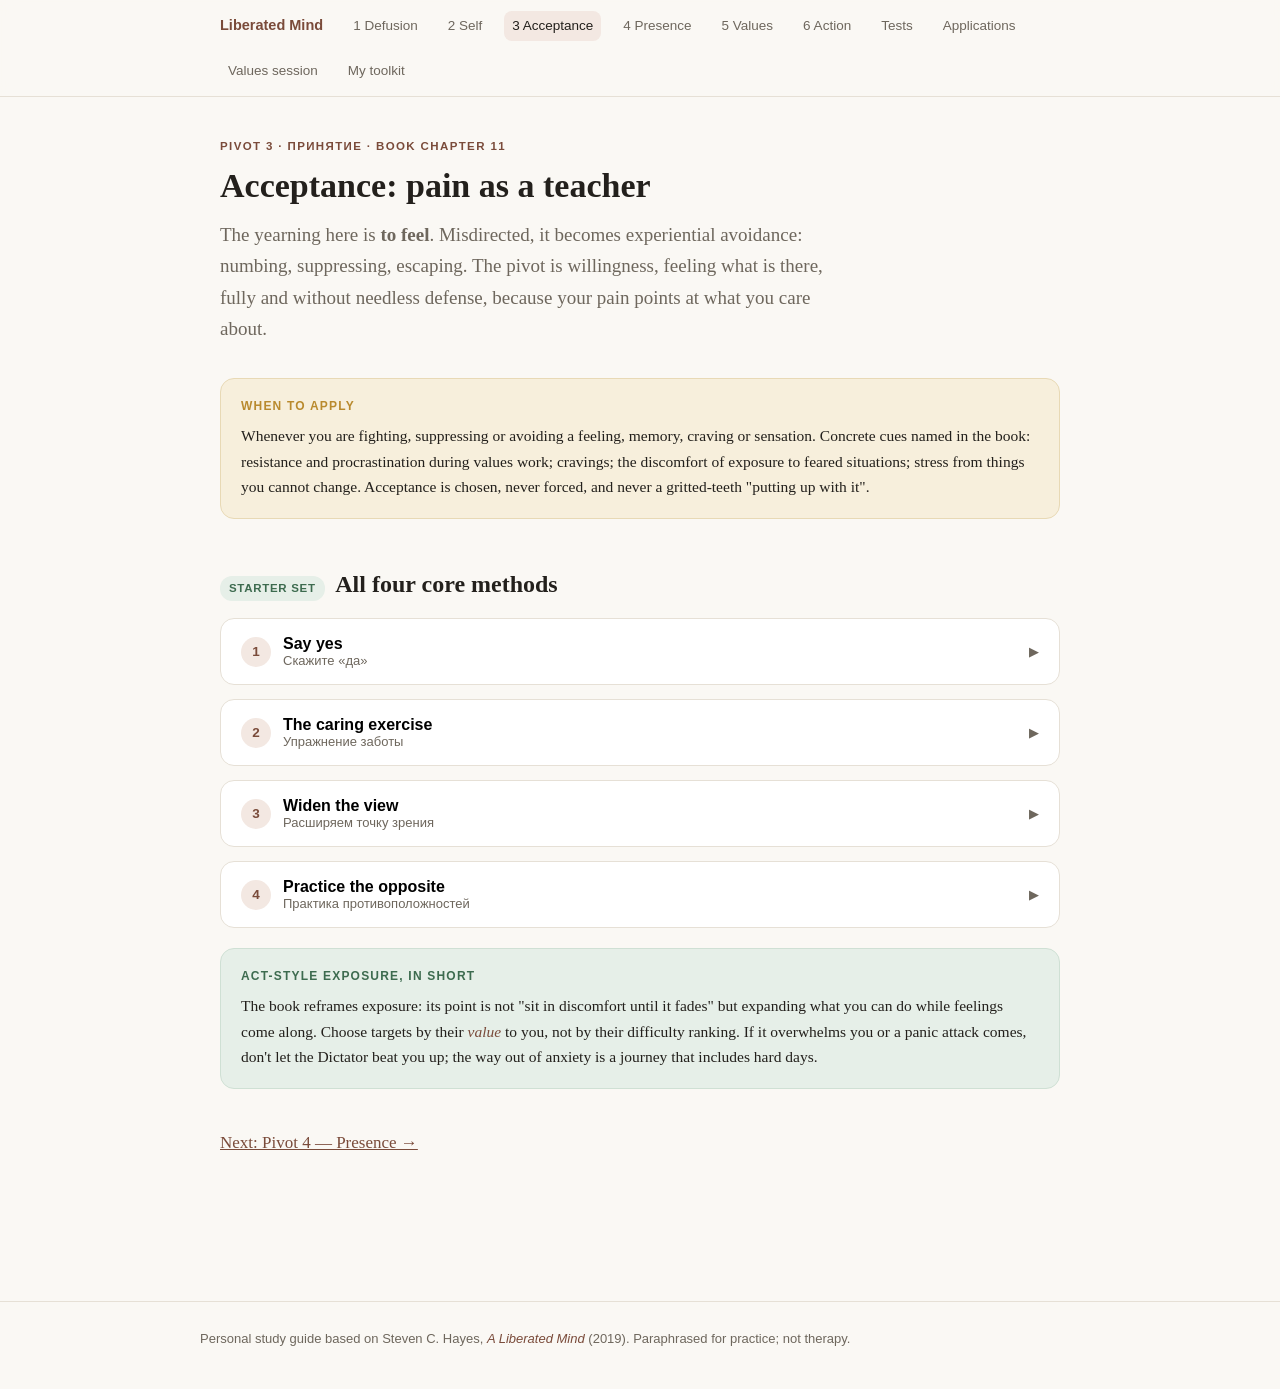
==== acceptance.html @ e9985395 "ACT practice guide: six pivots, self-tests, applications, guided values session Co-Authored-By: Clau" ====
<!DOCTYPE html>
<html lang="en">
<head>
<meta charset="utf-8">
<meta name="viewport" content="width=device-width, initial-scale=1">
<title>Pivot 3 — Acceptance</title>
<link rel="stylesheet" href="css/style.css">
<link rel="icon" href="data:image/svg+xml,<svg xmlns='http://www.w3.org/2000/svg' viewBox='0 0 100 100'><text y='.9em' font-size='90'>🧭</text></svg>">
</head>
<body>
<nav><div class="nav-inner">
  <a class="brand" href="index.html">Liberated Mind</a>
  <a href="defusion.html">1 Defusion</a>
  <a href="self.html">2 Self</a>
  <a href="acceptance.html">3 Acceptance</a>
  <a href="presence.html">4 Presence</a>
  <a href="values.html">5 Values</a>
  <a href="action.html">6 Action</a>
  <a href="tests.html">Tests</a>
  <a href="life.html">Applications</a>
  <a href="notebook.html">Values session</a>
  <a href="toolkit.html">My toolkit</a>
</div></nav>
<main>
<header class="page">
  <div class="kicker">Pivot 3 · Принятие · book chapter 11</div>
  <h1>Acceptance: pain as a teacher</h1>
  <p class="lede">The yearning here is <strong>to feel</strong>. Misdirected, it becomes experiential avoidance: numbing, suppressing, escaping. The pivot is willingness, feeling what is there, fully and without needless defense, because your pain points at what you care about.</p>
</header>

<div class="callout when"><span class="label">When to apply</span>
Whenever you are fighting, suppressing or avoiding a feeling, memory, craving or sensation. Concrete cues named in the book: resistance and procrastination during values work; cravings; the discomfort of exposure to feared situations; stress from things you cannot change. Acceptance is chosen, never forced, and never a gritted-teeth "putting up with it".</div>

<h2><span class="tag starter">Starter set</span> All four core methods</h2>

<div class="exercise">
  <button><span class="ex-num">1</span><span class="ex-title">Say yes<span class="ex-ru">Скажите «да»</span></span><span class="chev">▶</span></button>
  <div class="ex-body">
    <div class="ex-when">When: the base skill; practice with a room first, then with feelings.</div>
    <ol class="steps">
      <li>Look around the room. Rest your eyes on one object and view it through "no": this is wrong, should change, unacceptable. Move to the next object with the same stance. Continue a few minutes.</li>
      <li>Rescan with "yes": this is okay as it is; it doesn't need to change; I can let it be. A few minutes.</li>
      <li>Pause and compare how the world feels inside "yes" versus inside "no".</li>
      <li>Amplify with posture: during the "yes" cycle, sit or stand open (palms up, head up, arms loose); during "no", close up (arms crossed, head down, jaw and fists clenched). Watch the difference.</li>
      <li>Then run the same cycles on specific thoughts, emotions, urges and memories.</li>
    </ol>
    <p>Over time you start catching your unintentional "no"-postures in daily life and can consciously shift into "yes".</p>
    <div class="ex-actions">
      <button class="btn-toolkit" data-id="a1" data-name="Say yes" data-pivot="Acceptance" data-href="acceptance.html"></button>
      <label class="done-check"><input type="checkbox" data-id="a1"> practiced today</label>
    </div>
  </div>
</div>

<div class="exercise">
  <button><span class="ex-num">2</span><span class="ex-title">The caring exercise<span class="ex-ru">Упражнение заботы</span></span><span class="chev">▶</span></button>
  <div class="ex-body">
    <div class="ex-when">When: a specific feeling or experience is hard to accept. Start small.</div>
    <ol class="steps">
      <li>Pick a feeling you meet with unconstructive resistance.</li>
      <li>For at least one full minute, hold it in one of these metaphorical ways: like a delicate flower in your hand; like a crying child you embrace; like a gravely ill person you sit beside; like a stunning painting you study; like a sobbing infant you carry while walking the room; like a friend you listen to with respect even when it's hard; breathe it in like air; lay down arms against it like a soldier coming home; take it in like a glass of cold water; carry it like a photo in your wallet.</li>
      <li>Rotate through different images and different targets: memories, emotions, cravings, thoughts.</li>
    </ol>
    <p>These work even when the mind protests "I don't know how to do this".</p>
    <div class="ex-actions">
      <button class="btn-toolkit" data-id="a2" data-name="Caring exercise" data-pivot="Acceptance" data-href="acceptance.html"></button>
      <label class="done-check"><input type="checkbox" data-id="a2"> practiced today</label>
    </div>
  </div>
</div>

<div class="exercise">
  <button><span class="ex-num">3</span><span class="ex-title">Widen the view<span class="ex-ru">Расширяем точку зрения</span></span><span class="chev">▶</span></button>
  <div class="ex-body">
    <div class="ex-when">When: a painful experience has narrowed your focus to a single point. Slow exercise; give it 20+ minutes.</div>
    <p>Summon the difficult experience fully, then move through these questions without rushing:</p>
    <ol class="steps">
      <li>Is there a specific bodily sensation tied to it? Can you say "yes" to just that sensation?</li>
      <li>Did anyone in your family struggle with something similar? Can you recall it and view their struggle with compassion?</li>
      <li>Is there a specific thought attached? Can you say "yes" to it as just a thought, dropping the fight?</li>
      <li>From a wiser future, is there something to learn inside this experience? Don't force an answer; look softly.</li>
      <li>What does this pain say about what you value? Your values hide inside your hurts.</li>
      <li>If this experience happened to the hero of a book you're writing, how could the hero grow wiser and stronger through it?</li>
      <li>Are there other memories connected to it? Can you say "yes" to one more?</li>
      <li>If you blame someone for it: have you ever done anything similar, even in miniature?</li>
      <li>If someone you love struggled with this, what would you feel toward them? What would you advise them?</li>
      <li>What would you have to let go of to be free of the struggle? Is there a "no" you are holding onto? Feel for the answer instead of reasoning to it.</li>
      <li>If you could feel this without defenses, what would you be able to do with your life? Let yourself imagine taking the experience along on an adventure.</li>
    </ol>
    <div class="ex-actions">
      <button class="btn-toolkit" data-id="a3" data-name="Widen the view" data-pivot="Acceptance" data-href="acceptance.html"></button>
      <label class="done-check"><input type="checkbox" data-id="a3"> practiced today</label>
    </div>
  </div>
</div>

<div class="exercise">
  <button><span class="ex-num">4</span><span class="ex-title">Practice the opposite<span class="ex-ru">Практика противоположностей</span></span><span class="chev">▶</span></button>
  <div class="ex-body">
    <div class="ex-when">When: more advanced; whenever the mind says "don't do that / don't go there". Turns fear into playful, chosen exposure.</div>
    <ol class="steps">
      <li>Ask: where does my mind say we cannot go? What does it forbid?</li>
      <li>By choice, do exactly that thing (the book's example from exposure work in a mall: "we can't go up the escalator" → go up the escalator).</li>
      <li>Never force it. If one option is too hard today, pick an easier one and keep the hard one on the list for later.</li>
    </ol>
    <p>Like a first zipline ride: starting is usually enough for fear to flip into the feeling of life expanding. The book reports clients reclaiming territory they had not entered in years.</p>
    <div class="ex-actions">
      <button class="btn-toolkit" data-id="a4" data-name="Practice the opposite" data-pivot="Acceptance" data-href="acceptance.html"></button>
      <label class="done-check"><input type="checkbox" data-id="a4"> practiced today</label>
    </div>
  </div>
</div>

<div class="callout tip"><span class="label">ACT-style exposure, in short</span>
The book reframes exposure: its point is not "sit in discomfort until it fades" but expanding what you can do while feelings come along. Choose targets by their <em>value</em> to you, not by their difficulty ranking. If it overwhelms you or a panic attack comes, don't let the Dictator beat you up; the way out of anxiety is a journey that includes hard days.</div>

<p style="margin-top:40px"><a href="presence.html">Next: Pivot 4 — Presence →</a></p>
</main>
<footer><div class="inner">Personal study guide based on Steven C. Hayes, <em>A Liberated Mind</em> (2019). Paraphrased for practice; not therapy.</div></footer>
<script src="js/app.js"></script>
</body>
</html>
---- css/style.css ----
:root {
  --bg: #faf8f4;
  --card: #ffffff;
  --ink: #23201c;
  --muted: #6e675d;
  --line: #e6e0d6;
  --accent: #7a4b3a;
  --accent-soft: #f3e8e2;
  --green: #3d6b4f;
  --green-soft: #e6efe8;
  --gold: #b98a2e;
  --gold-soft: #f7efdc;
  --blue: #33566e;
  --blue-soft: #e4edf3;
  --radius: 14px;
  --maxw: 880px;
}
* { box-sizing: border-box; margin: 0; padding: 0; }
html { scroll-behavior: smooth; }
body {
  font-family: Georgia, 'Times New Roman', serif;
  background: var(--bg);
  color: var(--ink);
  line-height: 1.65;
  font-size: 17px;
}
.sans, nav, button, .chip, .tag, .meta, input, textarea, select, .score-box, .toolkit-note, footer {
  font-family: -apple-system, BlinkMacSystemFont, 'Segoe UI', Helvetica, Arial, sans-serif;
}

/* Nav */
nav {
  position: sticky; top: 0; z-index: 50;
  background: rgba(250,248,244,.92); backdrop-filter: blur(8px);
  border-bottom: 1px solid var(--line);
}
.nav-inner {
  max-width: var(--maxw); margin: 0 auto; padding: 10px 20px;
  display: flex; align-items: center; gap: 14px; flex-wrap: wrap;
}
.nav-inner a {
  color: var(--muted); text-decoration: none; font-size: 13.5px;
  padding: 4px 8px; border-radius: 8px;
}
.nav-inner a:hover { color: var(--ink); background: var(--accent-soft); }
.nav-inner a.brand { color: var(--accent); font-weight: 700; font-size: 14.5px; padding-left: 0; }
.nav-inner a.active { color: var(--ink); background: var(--accent-soft); }

/* Layout */
main { max-width: var(--maxw); margin: 0 auto; padding: 40px 20px 90px; }
header.page { margin-bottom: 34px; }
.kicker {
  font-family: -apple-system, BlinkMacSystemFont, sans-serif;
  text-transform: uppercase; letter-spacing: .12em; font-size: 11.5px;
  color: var(--accent); font-weight: 700; margin-bottom: 10px;
}
h1 { font-size: 34px; line-height: 1.2; font-weight: 700; margin-bottom: 12px; }
.lede { font-size: 19px; color: var(--muted); max-width: 640px; }
h2 { font-size: 24px; margin: 46px 0 14px; }
h3 { font-size: 18.5px; margin: 28px 0 10px; }
p { margin-bottom: 14px; }
ul, ol { margin: 0 0 16px 24px; }
li { margin-bottom: 7px; }
em { color: var(--accent); font-style: italic; }
a { color: var(--accent); }
hr { border: none; border-top: 1px solid var(--line); margin: 34px 0; }

/* Cards and grids */
.grid { display: grid; gap: 14px; grid-template-columns: repeat(auto-fill, minmax(250px, 1fr)); margin: 22px 0; }
.card {
  background: var(--card); border: 1px solid var(--line); border-radius: var(--radius);
  padding: 20px; text-decoration: none; color: var(--ink); display: block;
  transition: transform .12s ease, box-shadow .12s ease;
}
a.card:hover { transform: translateY(-2px); box-shadow: 0 6px 18px rgba(35,32,28,.07); }
.card .num {
  font-family: -apple-system, sans-serif; font-size: 12px; font-weight: 700;
  color: var(--accent); letter-spacing: .08em; text-transform: uppercase;
}
.card h3 { margin: 6px 0 6px; font-size: 18px; }
.card p { color: var(--muted); font-size: 14.5px; margin: 0; }

.callout {
  border-radius: var(--radius); padding: 18px 20px; margin: 20px 0;
  border: 1px solid var(--line); background: var(--card); font-size: 15.5px;
}
.callout.when { background: var(--gold-soft); border-color: #e8d9b5; }
.callout.warn { background: var(--accent-soft); border-color: #e5cfc4; }
.callout.tip  { background: var(--green-soft); border-color: #cfe0d4; }
.callout .label {
  font-family: -apple-system, sans-serif; font-weight: 700; font-size: 12px;
  text-transform: uppercase; letter-spacing: .1em; display: block; margin-bottom: 6px;
}
.callout.when .label { color: var(--gold); }
.callout.warn .label { color: var(--accent); }
.callout.tip .label { color: var(--green); }

/* Exercises (accordion) */
.exercise {
  background: var(--card); border: 1px solid var(--line); border-radius: var(--radius);
  margin: 14px 0; overflow: hidden;
}
.exercise > button {
  width: 100%; text-align: left; padding: 16px 20px; background: none; border: none;
  cursor: pointer; display: flex; align-items: center; gap: 12px; font-size: 16px;
}
.exercise > button:hover { background: #fcfaf6; }
.exercise .ex-num {
  flex: none; width: 30px; height: 30px; border-radius: 50%;
  background: var(--accent-soft); color: var(--accent); font-weight: 700; font-size: 13.5px;
  display: flex; align-items: center; justify-content: center;
}
.exercise .ex-title { font-weight: 600; flex: 1; }
.exercise .ex-ru { color: var(--muted); font-size: 13px; font-weight: 400; display: block; }
.exercise .chev { color: var(--muted); transition: transform .18s; font-size: 13px; }
.exercise.open .chev { transform: rotate(90deg); }
.exercise .ex-body { display: none; padding: 4px 22px 20px 62px; font-size: 15.5px; }
.exercise.open .ex-body { display: block; }
.ex-body .steps { margin-left: 20px; }
.ex-body .steps li { margin-bottom: 9px; }
.ex-when {
  font-family: -apple-system, sans-serif; font-size: 13px; color: var(--gold);
  font-weight: 600; margin-bottom: 10px;
}
.ex-actions { margin-top: 14px; display: flex; gap: 10px; flex-wrap: wrap; align-items: center; }
.btn-toolkit {
  border: 1px solid var(--line); background: var(--bg); border-radius: 20px;
  padding: 6px 14px; font-size: 13px; cursor: pointer; color: var(--muted);
}
.btn-toolkit.in { background: var(--green-soft); color: var(--green); border-color: #cfe0d4; font-weight: 600; }
.done-check { font-size: 13px; color: var(--muted); display: flex; align-items: center; gap: 6px; cursor: pointer; }

.tag {
  display: inline-block; font-size: 11.5px; font-weight: 700; letter-spacing: .06em;
  text-transform: uppercase; padding: 3px 9px; border-radius: 12px; margin-right: 6px;
}
.tag.starter { background: var(--green-soft); color: var(--green); }
.tag.extra { background: var(--blue-soft); color: var(--blue); }

/* Tests */
.q-block { background: var(--card); border: 1px solid var(--line); border-radius: var(--radius); padding: 18px 20px; margin: 12px 0; }
.q-block .q-text { font-size: 15.5px; margin-bottom: 10px; }
.scale { display: flex; gap: 6px; flex-wrap: wrap; }
.scale label {
  flex: 1; min-width: 34px; text-align: center; padding: 7px 0; border: 1px solid var(--line);
  border-radius: 8px; cursor: pointer; font-size: 14px; background: var(--bg); user-select: none;
}
.scale input { display: none; }
.scale input:checked + span, .scale label.sel { background: var(--accent); color: #fff; border-color: var(--accent); display: block; border-radius: 8px; margin: -8px; padding: 7px 0; }
.scale label.sel { margin: 0; }
.score-box {
  background: var(--card); border: 2px solid var(--accent); border-radius: var(--radius);
  padding: 20px 22px; margin: 22px 0; font-size: 15.5px;
}
.score-box .big { font-size: 34px; font-weight: 800; color: var(--accent); }
table.vlq { width: 100%; border-collapse: collapse; margin: 18px 0; font-size: 14.5px; font-family: -apple-system, sans-serif; }
table.vlq th, table.vlq td { padding: 9px 8px; border-bottom: 1px solid var(--line); text-align: left; }
table.vlq input[type=number] { width: 58px; padding: 6px; border: 1px solid var(--line); border-radius: 8px; font-size: 14.5px; text-align: center; background: var(--bg); }
table.vlq td.prod { font-weight: 700; text-align: center; }
tr.flag td { background: var(--gold-soft); }

/* Notebook */
.nb-step { background: var(--card); border: 1px solid var(--line); border-radius: var(--radius); padding: 22px; margin: 16px 0; }
.nb-step h3 { margin-top: 0; }
textarea {
  width: 100%; min-height: 110px; border: 1px solid var(--line); border-radius: 10px;
  padding: 12px; font-size: 15px; background: #fffdf9; resize: vertical; line-height: 1.5;
}
.timer { display: flex; align-items: center; gap: 12px; margin: 10px 0; }
.timer button { border: 1px solid var(--line); background: var(--card); border-radius: 20px; padding: 7px 16px; font-size: 14px; cursor: pointer; }
.timer .t-display { font-size: 22px; font-weight: 700; font-variant-numeric: tabular-nums; }

footer {
  border-top: 1px solid var(--line); margin-top: 40px; padding: 26px 20px 40px;
  color: var(--muted); font-size: 13px;
}
footer .inner { max-width: var(--maxw); margin: 0 auto; }

@media (max-width: 640px) {
  h1 { font-size: 27px; }
  .exercise .ex-body { padding-left: 22px; }
  body { font-size: 16px; }
}
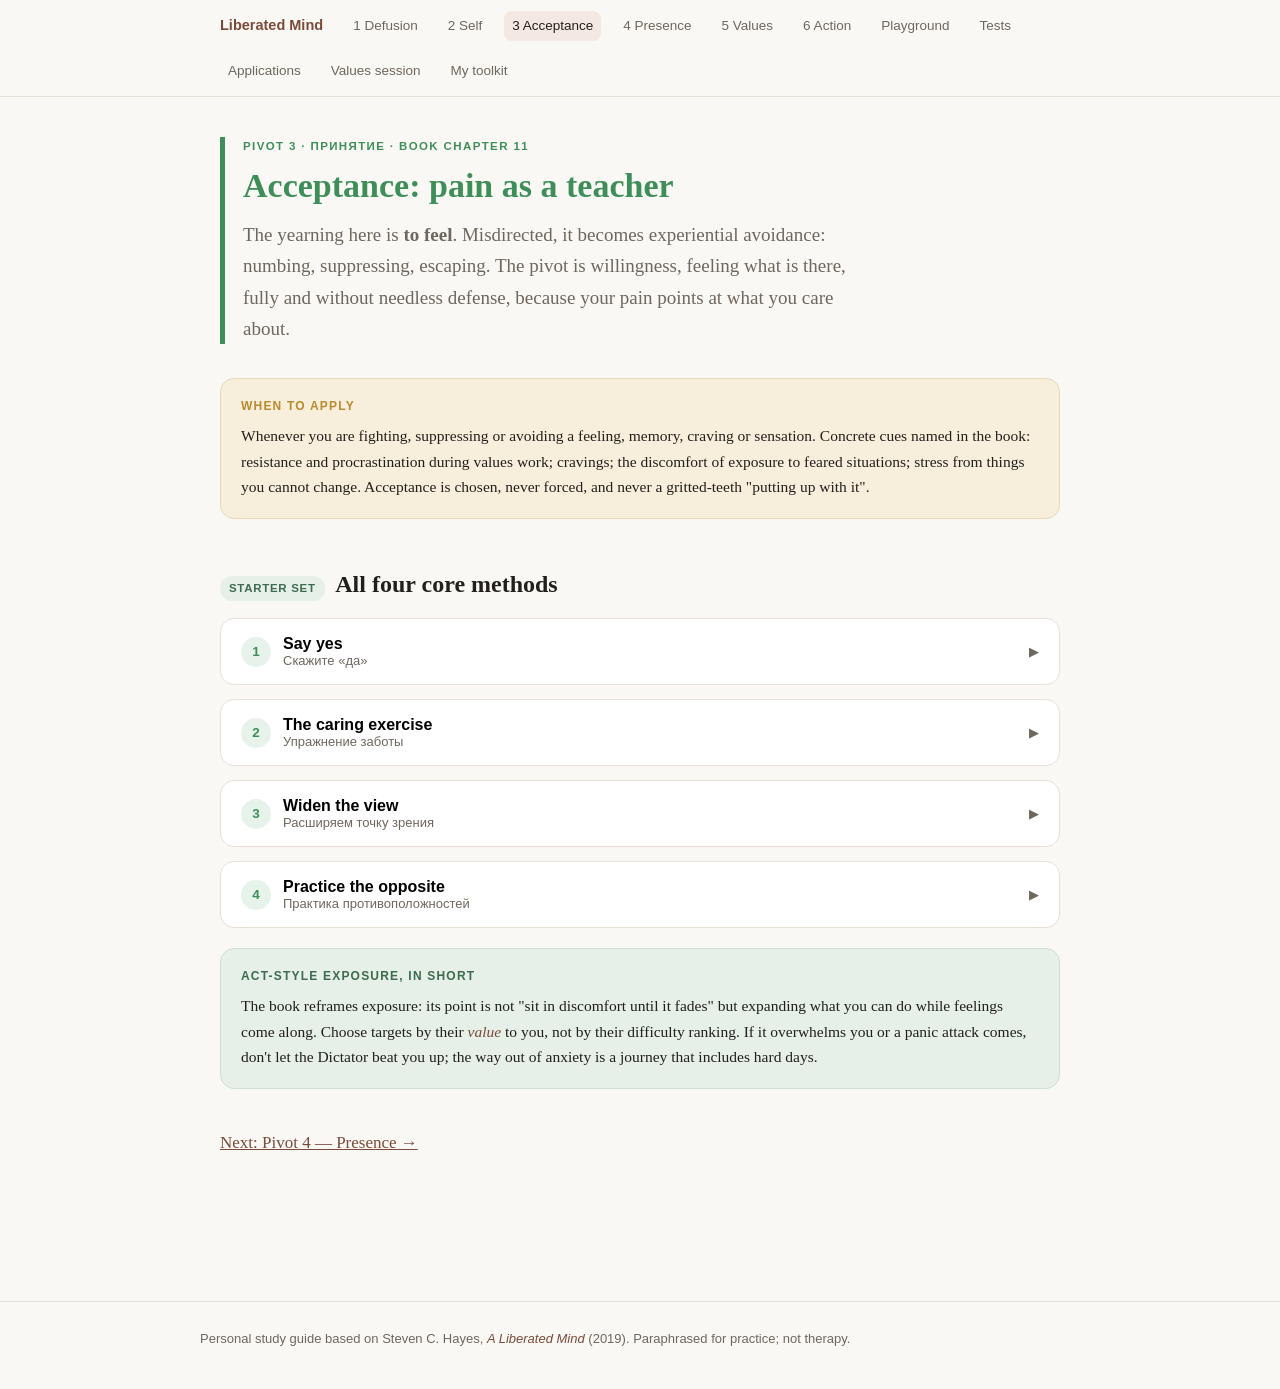
==== commit de15d925: "Fun layer: journey dashboard, streaks, daily card, playground toys Co-Authored-By: Claude Fable 5 <n" ====
--- a/acceptance.html
+++ b/acceptance.html
@@ -7,7 +7,7 @@
 <link rel="stylesheet" href="css/style.css">
 <link rel="icon" href="data:image/svg+xml,<svg xmlns='http://www.w3.org/2000/svg' viewBox='0 0 100 100'><text y='.9em' font-size='90'>🧭</text></svg>">
 </head>
-<body>
+<body class="pivot-acceptance">
 <nav><div class="nav-inner">
   <a class="brand" href="index.html">Liberated Mind</a>
   <a href="defusion.html">1 Defusion</a>
@@ -16,6 +16,7 @@
   <a href="presence.html">4 Presence</a>
   <a href="values.html">5 Values</a>
   <a href="action.html">6 Action</a>
+  <a href="play.html">Playground</a>
   <a href="tests.html">Tests</a>
   <a href="life.html">Applications</a>
   <a href="notebook.html">Values session</a>
--- a/css/style.css
+++ b/css/style.css
@@ -181,3 +181,143 @@
   .exercise .ex-body { padding-left: 22px; }
   body { font-size: 16px; }
 }
+
+/* ===== Fun layer ===== */
+.pivot-defusion   { --pv: #7A4BA0; --pv-soft: #f1e9f6; }
+.pivot-self       { --pv: #2589C9; --pv-soft: #e5f1f9; }
+.pivot-acceptance { --pv: #3E8E5A; --pv-soft: #e6f2ea; }
+.pivot-presence   { --pv: #C08A17; --pv-soft: #f9f0dc; }
+.pivot-values     { --pv: #D25B4A; --pv-soft: #f9e7e4; }
+.pivot-action     { --pv: #2E7D74; --pv-soft: #e3efed; }
+body[class*="pivot-"] .kicker { color: var(--pv); }
+body[class*="pivot-"] .exercise .ex-num { background: var(--pv-soft); color: var(--pv); }
+body[class*="pivot-"] h1 { color: var(--pv); }
+body[class*="pivot-"] header.page { border-left: 5px solid var(--pv); padding-left: 18px; }
+
+/* Dashboard */
+.hero-stats { display: flex; gap: 14px; flex-wrap: wrap; margin: 26px 0; }
+.stat {
+  flex: 1; min-width: 150px; background: var(--card); border: 1px solid var(--line);
+  border-radius: var(--radius); padding: 18px 20px; text-align: center;
+  font-family: -apple-system, sans-serif;
+}
+.stat .n { font-size: 34px; font-weight: 800; line-height: 1.1; }
+.stat .l { font-size: 12.5px; color: var(--muted); text-transform: uppercase; letter-spacing: .07em; }
+.trail { display: grid; grid-template-columns: repeat(auto-fit, minmax(120px, 1fr)); gap: 12px; margin: 22px 0; }
+.trail a {
+  text-decoration: none; text-align: center; background: var(--card);
+  border: 1px solid var(--line); border-radius: var(--radius); padding: 18px 8px 14px;
+  transition: transform .12s;
+}
+.trail a:hover { transform: translateY(-3px) rotate(-1deg); }
+.ring { position: relative; width: 74px; height: 74px; margin: 0 auto 8px; }
+.ring svg { transform: rotate(-90deg); }
+.ring .emo { position: absolute; inset: 0; display: flex; align-items: center; justify-content: center; font-size: 30px; }
+.trail .t-name { font-weight: 700; font-size: 14.5px; color: var(--ink); font-family: -apple-system, sans-serif; }
+.trail .t-pct { font-size: 12px; color: var(--muted); font-family: -apple-system, sans-serif; }
+
+.daily-card {
+  border-radius: 18px; padding: 26px 28px; margin: 26px 0; color: #fff;
+  background: linear-gradient(135deg, #7A4BA0, #2589C9);
+  box-shadow: 0 10px 30px rgba(122,75,160,.25); position: relative; overflow: hidden;
+}
+.daily-card .dc-label { font-family: -apple-system, sans-serif; font-size: 12px; font-weight: 700; letter-spacing: .12em; text-transform: uppercase; opacity: .85; }
+.daily-card h3 { font-size: 24px; margin: 8px 0 8px; color: #fff; }
+.daily-card p { font-size: 16px; opacity: .95; max-width: 560px; }
+.daily-card .dc-actions { margin-top: 14px; display: flex; gap: 10px; flex-wrap: wrap; }
+.daily-card .dc-actions a, .daily-card .dc-actions button {
+  font-family: -apple-system, sans-serif; font-size: 14px; font-weight: 600; cursor: pointer;
+  border-radius: 20px; padding: 8px 18px; border: none; text-decoration: none;
+}
+.daily-card .dc-actions a { background: #fff; color: #5a3778; }
+.daily-card .dc-actions button { background: rgba(255,255,255,.18); color: #fff; border: 1px solid rgba(255,255,255,.5); }
+.toys { display: grid; grid-template-columns: repeat(auto-fit, minmax(200px, 1fr)); gap: 14px; margin: 22px 0; }
+.toys a {
+  border-radius: var(--radius); padding: 20px; text-decoration: none; color: #fff;
+  font-family: -apple-system, sans-serif; transition: transform .12s;
+}
+.toys a:hover { transform: translateY(-3px) rotate(1deg); }
+.toys .toy-emoji { font-size: 34px; display: block; margin-bottom: 8px; }
+.toys .toy-name { font-weight: 800; font-size: 17px; display: block; }
+.toys .toy-sub { font-size: 13px; opacity: .9; }
+
+/* Confetti */
+.confetto { position: fixed; width: 9px; height: 14px; z-index: 999; pointer-events: none; border-radius: 2px; }
+@keyframes confall { to { transform: translateY(110vh) rotate(720deg); opacity: .1; } }
+
+/* ===== Playground toys ===== */
+.toy-panel { background: var(--card); border: 1px solid var(--line); border-radius: 18px; padding: 24px; margin: 26px 0; }
+.toy-panel h2 { margin-top: 0; }
+.toy-input { display: flex; gap: 10px; margin: 14px 0; flex-wrap: wrap; }
+.toy-input input[type=text] {
+  flex: 1; min-width: 200px; padding: 12px 16px; border: 2px solid var(--line);
+  border-radius: 24px; font-size: 16px; background: var(--bg);
+}
+.toy-input button {
+  padding: 12px 22px; border: none; border-radius: 24px; font-size: 15px; font-weight: 700;
+  cursor: pointer; color: #fff; background: var(--accent);
+}
+/* Stream */
+#stream {
+  position: relative; height: 300px; border-radius: 14px; overflow: hidden;
+  background: linear-gradient(180deg, #bfe0ea 0%, #8fc3d6 30%, #5f9fb8 100%);
+}
+#stream .ripple { position: absolute; height: 2px; background: rgba(255,255,255,.35); border-radius: 2px; animation: ripplemove linear infinite; }
+@keyframes ripplemove { from { transform: translateX(-120px); } to { transform: translateX(900px); } }
+.leaf {
+  position: absolute; left: -260px; max-width: 240px; padding: 12px 18px;
+  background: linear-gradient(135deg, #6faa54, #4c8a3c); color: #fff; font-size: 14px;
+  border-radius: 4px 26px 4px 26px; box-shadow: 0 4px 10px rgba(0,0,0,.18);
+  animation: leaffloat linear forwards; font-family: -apple-system, sans-serif;
+}
+@keyframes leaffloat {
+  0%   { transform: translateX(0) rotate(-4deg); }
+  25%  { transform: translateX(28vw) translateY(14px) rotate(3deg); }
+  50%  { transform: translateX(56vw) translateY(-8px) rotate(-3deg); }
+  75%  { transform: translateX(84vw) translateY(10px) rotate(2deg); }
+  100% { transform: translateX(115vw) translateY(-4px) rotate(-2deg); }
+}
+/* Bus */
+#busworld { position: relative; height: 320px; border-radius: 14px; overflow: hidden; background: linear-gradient(180deg, #cfe6f5 62%, #9fc98a 62%, #7fb56d 100%); }
+.scenery { position: absolute; bottom: 118px; font-size: 40px; animation: scenerymove linear infinite; }
+@keyframes scenerymove { from { left: 105%; } to { left: -10%; } }
+#bus {
+  position: absolute; bottom: 34px; left: 50%; transform: translateX(-50%);
+  width: 420px; max-width: 88%; background: #e8b23a; border-radius: 18px 26px 6px 6px;
+  padding: 14px 14px 20px; box-shadow: 0 8px 16px rgba(0,0,0,.2);
+  animation: busbounce 0.6s ease-in-out infinite alternate;
+}
+@keyframes busbounce { from { transform: translateX(-50%) translateY(0); } to { transform: translateX(-50%) translateY(-3px); } }
+#bus .windows { display: flex; gap: 8px; flex-wrap: wrap; min-height: 56px; }
+#bus .pass {
+  background: #bfe3f2; border: 2px solid #8a6d1f; border-radius: 8px; padding: 4px 8px;
+  font-size: 12px; text-align: center; font-family: -apple-system, sans-serif; max-width: 90px;
+}
+#bus .pass .pface { font-size: 22px; display: block; }
+#bus .driver { position: absolute; right: 16px; top: 12px; font-size: 26px; }
+#bus .wheel { position: absolute; bottom: -18px; width: 36px; height: 36px; background: #333; border-radius: 50%; border: 6px solid #666; animation: spin 1s linear infinite; }
+#bus .wheel.w1 { left: 46px; } #bus .wheel.w2 { right: 46px; }
+@keyframes spin { to { transform: rotate(360deg); } }
+.road { position: absolute; bottom: 0; width: 100%; height: 34px; background: #555; }
+.road .dash { position: absolute; top: 14px; width: 44px; height: 5px; background: #fff; animation: scenerymove 2.2s linear infinite; }
+/* Thought object */
+#tobj-stage { min-height: 260px; display: flex; align-items: center; justify-content: center; padding: 20px; }
+#tobj {
+  display: flex; align-items: center; justify-content: center; text-align: center;
+  color: #fff; font-weight: 700; padding: 20px; font-family: -apple-system, sans-serif;
+  transition: all .5s ease; word-break: break-word;
+}
+@keyframes wob1 { 0%,100% { transform: scale(1) rotate(-2deg); } 50% { transform: scale(1.06) rotate(2deg); } }
+@keyframes wob2 { 0%,100% { transform: translateY(0); } 50% { transform: translateY(-14px); } }
+.tobj-controls { display: grid; grid-template-columns: repeat(auto-fit, minmax(180px, 1fr)); gap: 14px; margin: 14px 0; font-family: -apple-system, sans-serif; font-size: 13.5px; }
+.tobj-controls label { display: block; color: var(--muted); }
+.tobj-controls input[type=range], .tobj-controls select { width: 100%; }
+/* Word melt */
+#melt-stage {
+  min-height: 260px; border-radius: 14px; background: #1e1a24; color: #f0e9fa;
+  padding: 20px; overflow: hidden; display: flex; flex-wrap: wrap; gap: 6px 12px;
+  align-content: flex-start; font-family: -apple-system, sans-serif;
+}
+#melt-stage span { font-size: 20px; animation: meltpop .3s ease; }
+@keyframes meltpop { from { transform: scale(.4); opacity: 0; } }
+.toy-note { font-size: 14px; color: var(--muted); margin-top: 10px; }
